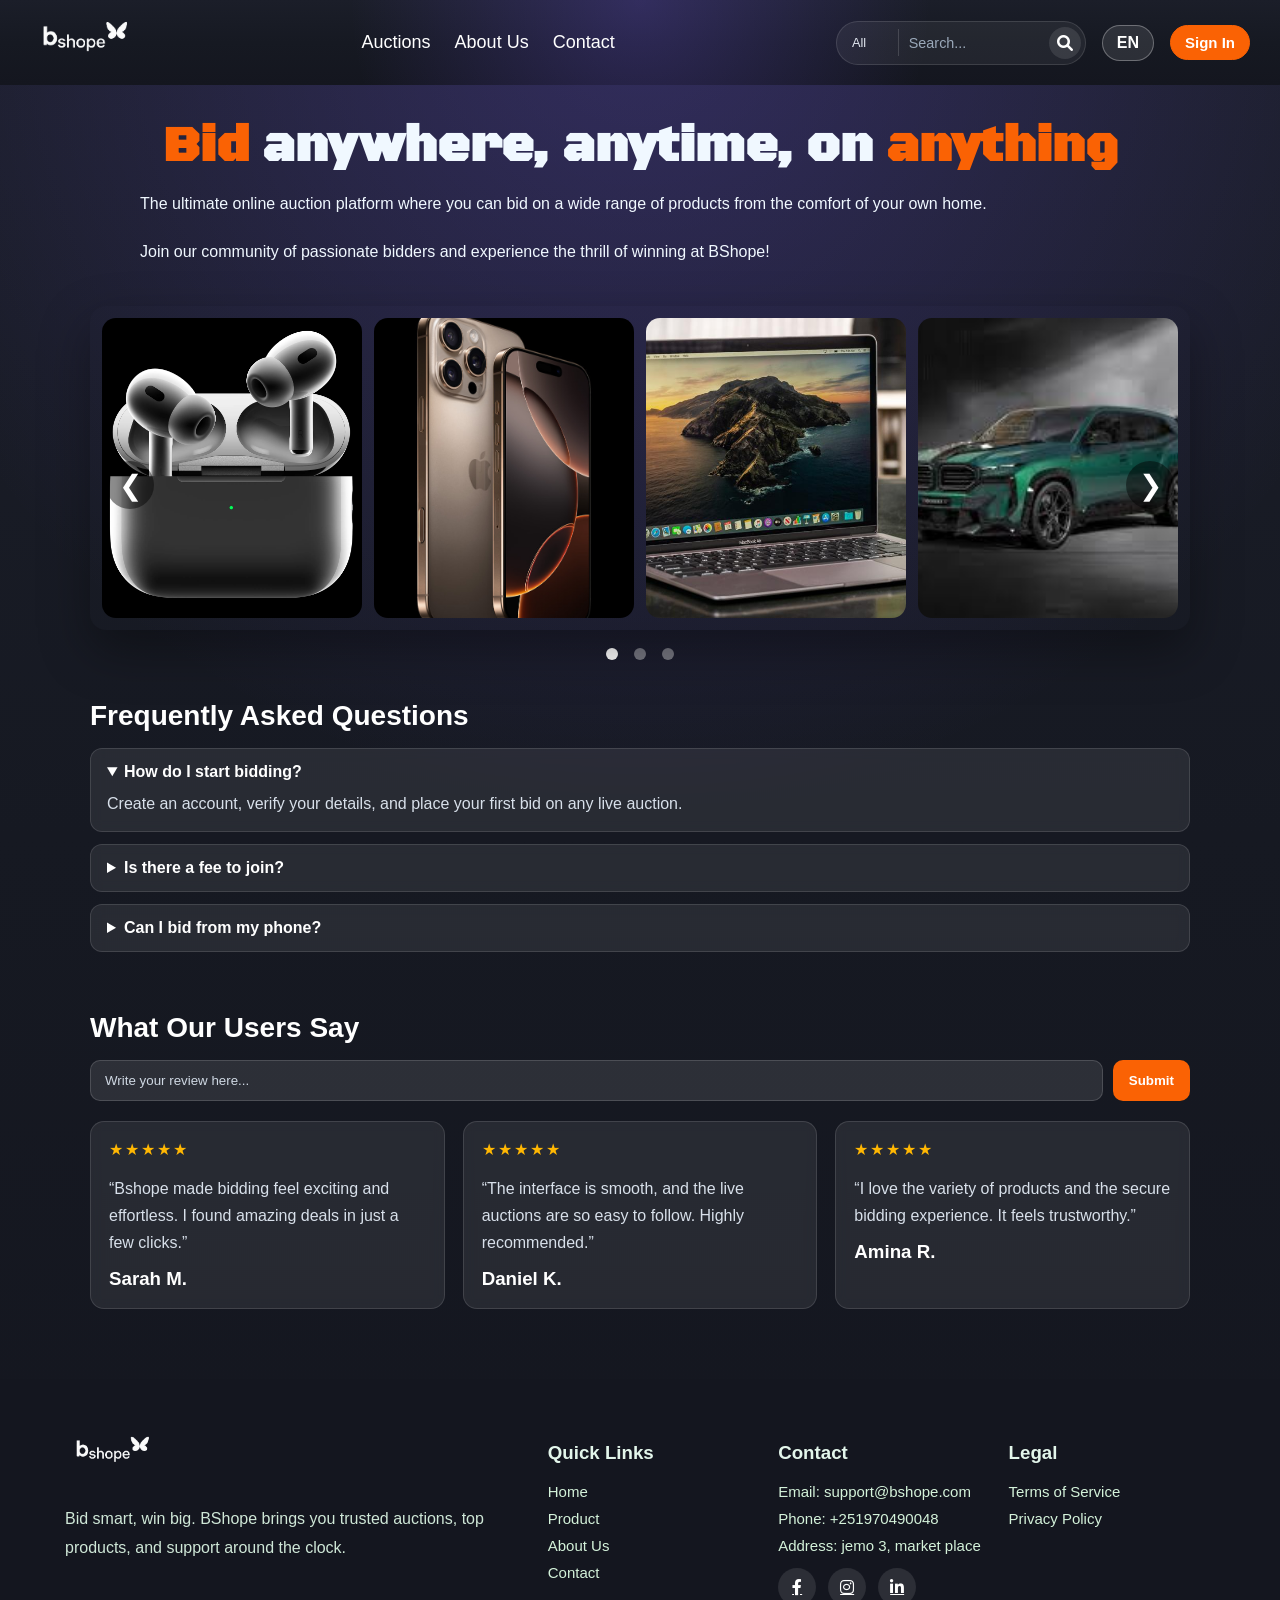
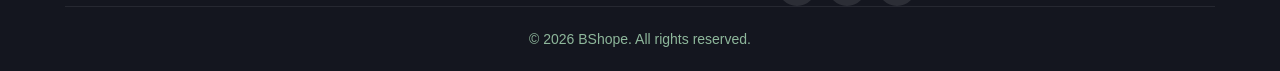
==== page/index.html @ 22a86bfa "fix: rename dashboard html to index.html and move all files to their respective folders" ====
<!DOCTYPE html>
<html lang="en">
    <head>
        <meta charset="UTF-8">
        <meta name="viewport" content="width=device-width, initial-scale=1.0">
        <title>Bshope</title>
        <link rel="stylesheet" href="../style/index.css">
        <link rel="stylesheet" href="../style/footer.css">
        <link rel="stylesheet" href="../style/navbar.css">
        <link rel="stylesheet" href="https://cdnjs.cloudflare.com/ajax/libs/font-awesome/6.0.0/css/all.min.css">
        <link rel="preconnect" href="https://fonts.googleapis.com">
        <link rel="preconnect" href="https://fonts.gstatic.com" crossorigin>
        <link href="https://fonts.googleapis.com/css2?family=Black+Ops+One&display=swap" rel="stylesheet">
    </head>
    <body>
        
       <div data-navbar></div>
    <script src="../js/navbar-loader.js"></script>

        <h1 class="quote"><span class="highlight">Bid </span>anywhere, anytime, on <span class="highlight">anything</span></h1>
        <div>
            <p class="quote-text1">The ultimate online auction platform where you can bid on a wide range of products from the comfort of your own home.</p>
            <p class="quote-text">Join our community of passionate bidders and experience the thrill of winning at BShope!</p>
        </div>
        <div class="slider-container">
            <div class="slider">
                <div class="slide active">
                    <div class="slide-item"><img src="../image/airpod.jpg" alt="Airpod auction"></div>
                    <div class="slide-item"><img src="../image/iphone.jpg" alt="iPhone auction"></div>
                    <div class="slide-item"><img src="../image/mac.jpg" alt="Mac auction"></div>
                    <div class="slide-item"><img src="../image/BMW.jpg" alt="iPhone auction"></div>
                </div>
                <div class="slide">
                    <div class="slide-item"><img src="../image/fridge.webp" alt="Shopbrand"></div>
                    <div class="slide-item"><img src="../image/makeupkit.jpg" alt="Makeup kit auction"></div>
                    <div class="slide-item"><img src="../image/ps5.jpg" alt="Airpod auction"></div>
                    <div class="slide-item"><img src="../image/porsche.jpg" alt="Mac auction"></div>
                </div>
                <div class="slide">
                    <div class="slide-item"><img src="../image/BMW.jpg" alt="Luxury car auction"></div>
                    <div class="slide-item"><img src="../image/airpod.jpg" alt="Airpod auction"></div>
                    <div class="slide-item"><img src="../image/iphone.jpg" alt="iPhone auction"></div>
                    <div class="slide-item"><img src="../image/mac.jpg" alt="Mac auction"></div>
                </div>
            </div>
            <button class="slider-button prev" aria-label="Previous slide">❮</button>
            <button class="slider-button next" aria-label="Next slide">❯</button>
            <div class="slider-dots">
                <span class="dot active" data-index="0"></span>
                <span class="dot" data-index="1"></span>
                <span class="dot" data-index="2"></span>
            </div>
        </div>

        <section class="faq-section">
            <h2>Frequently Asked Questions</h2>
            <div class="faq-list">
                <details class="faq-item" open>
                    <summary>How do I start bidding?</summary>
                    <p>Create an account, verify your details, and place your first bid on any live auction.</p>
                </details>
                <details class="faq-item">
                    <summary>Is there a fee to join?</summary>
                    <p>Joining Bshope is free, and membership perks are available for users who want extra benefits.</p>
                </details>
                <details class="faq-item">
                    <summary>Can I bid from my phone?</summary>
                    <p>Yes, the platform is mobile-friendly, so you can browse and bid anytime from your device.</p>
                </details>
            </div>
        </section>

        <section class="review-section">
            <h2>What Our Users Say</h2>
            <div class="review-form">
                <input type="text" placeholder="Write your review here..." class="review-input">
                <button type="button" class="review-submit">Submit</button>
            </div>
            <div class="review-grid">
                <article class="review-card">
                    <div class="review-stars">★★★★★</div>
                    <p>“Bshope made bidding feel exciting and effortless. I found amazing deals in just a few clicks.”</p>
                    <h3>Sarah M.</h3>
                </article>
                <article class="review-card">
                    <div class="review-stars">★★★★★</div>
                    <p>“The interface is smooth, and the live auctions are so easy to follow. Highly recommended.”</p>
                    <h3>Daniel K.</h3>
                </article>
                <article class="review-card">
                    <div class="review-stars">★★★★★</div>
                    <p>“I love the variety of products and the secure bidding experience. It feels trustworthy.”</p>
                    <h3>Amina R.</h3>
                </article>
            </div>
        </section>

        <script src="../js/index.js"></script>
        <div data-footer></div>
        <script src="../js/footer-loader.js"></script>
    </body>
</html>
---- style/index.css ----
body{
    margin: 0;
    padding: 0;
    font-family: Arial, sans-serif;
  background:
radial-gradient(circle at 50% 0%,
rgba(122,92,255,.25),
transparent 45%),
linear-gradient(
180deg,
#1B1E29 0%,
#161922 50%,
#14161F 100%
);
}

.black-ops-one-regular {
  font-family: "Black Ops One", system-ui;
  font-weight: 400;
  font-style: normal;
}


.quote {
    font-size: clamp(32px, 4vw, 50px);
    color: aliceblue;
    text-align: center;
    padding: 30px 20px 0;
    margin: 0 auto;
    font-family: 'Black Ops One', sans-serif;
    max-width: 1100px;
}
.quote-text,
.quote-text1 {
    font-size: 1rem;
    color: aliceblue;
    max-width: 1000px;
    margin: 20px auto 0;
    padding: 0 20px;
    line-height: 1.75;
}
.quote-text1 {
    margin-top: 12px;
}
.quote li {
  list-style: none;
  padding: 0;
  margin: 0;
}
.highlight {
    color: #fa6204;
}

.slider-container {
    max-width: 1100px;
    width: 100%;
    margin: 40px auto 0px;
    position: relative;
}
.slider {
    position: relative;
    overflow: hidden;
    border-radius: 16px;
    box-shadow: 0 20px 50px rgba(0,0,0,0.35);
    padding: 12px;
}
.slide {
    display: none;
    width: 100%;
    box-sizing: border-box;
}
.slide.active {
    display: grid;
    grid-template-columns: repeat(4, minmax(0, 1fr));
    gap: 12px;
}
.slide-item {
    overflow: hidden;
    border-radius: 14px;
    background: #111;
}
.slide-item img {
    width: 100%;
    height: 300px;
    display: block;
    object-fit: cover;
}
.slider-button {
    position: absolute;
    top: 50%;
    transform: translateY(-50%);
    border: none;
    background: rgba(0, 0, 0, 0.45);
    color: white;
    font-size: 28px;
    width: 48px;
    height: 48px;
    border-radius: 50%;
    cursor: pointer;
    z-index: 10;
}
.slider-button:hover {
    background: rgba(0, 0, 0, 0.65);
}
.slider-button.prev {
    left: 16px;
}
.slider-button.next {
    right: 16px;
}
.slider-dots {
    text-align: center;
    margin-top: 16px;
}
.dot {
    display: inline-block;
    width: 12px;
    height: 12px;
    margin: 0 6px;
    background: rgba(255,255,255,0.4);
    border-radius: 50%;
    cursor: pointer;
}
.dot.active {
    background: #ffffff;
}

.faq-section {
    max-width: 1100px;
    margin: 36px auto 60px;
    padding: 0 24px;
    color: #f5f7fb;
}

.faq-section h2 {
    font-size: 28px;
    margin-bottom: 16px;
    color: #ffffff;
}

.faq-list {
    display: grid;
    gap: 12px;
}

.faq-item {
    background: rgba(255,255,255,0.08);
    border: 1px solid rgba(255,255,255,0.12);
    border-radius: 12px;
    padding: 14px 16px;
    backdrop-filter: blur(6px);
}

.faq-item summary {
    cursor: pointer;
    font-weight: 600;
    color: #ffffff;
}

.faq-item p {
    margin: 10px 0 0;
    color: #d8e0ea;
    line-height: 1.6;
}

.faq-item:hover {
    border-color: #fa6204;
    box-shadow: 0 10px 24px rgba(250, 98, 4, 0.16);
}

.review-section {
    max-width: 1100px;
    margin: 0 auto 70px;
    padding: 0 24px;
    color: #f5f7fb;
}

.review-section h2 {
    font-size: 28px;
    margin-bottom: 16px;
    color: #ffffff;
}

.review-form {
    display: flex;
    gap: 10px;
    margin-bottom: 20px;
    flex-wrap: wrap;
}

.review-input {
    flex: 1 1 320px;
    padding: 12px 14px;
    border: 1px solid rgba(255,255,255,0.15);
    border-radius: 10px;
    background: rgba(255,255,255,0.1);
    color: #ffffff;
    outline: none;
    min-width: 0;
}

.review-input::placeholder {
    color: #cfd8e3;
}

.review-submit {
    padding: 12px 16px;
    border: none;
    border-radius: 10px;
    background: #fa6204;
    color: white;
    cursor: pointer;
    font-weight: 600;
    flex: 0 0 auto;
}

.review-submit:hover {
    background: #ff7a2f;
}

.review-grid {
    display: grid;
    grid-template-columns: repeat(3, minmax(0, 1fr));
    gap: 18px;
}

.review-card {
    background: rgba(255,255,255,0.08);
    border: 1px solid rgba(255,255,255,0.12);
    border-radius: 14px;
    padding: 18px;
    backdrop-filter: blur(6px);
}

.review-stars {
    color: #ffb703;
    letter-spacing: 2px;
    margin-bottom: 10px;
}

.review-card p {
    color: #d8e0ea;
    line-height: 1.7;
    margin-bottom: 12px;
}

.review-card h3 {
    margin: 0;
    color: #ffffff;
}
/* Responsive adjustments */
@media (max-width: 840px) {
    .review-grid {
        grid-template-columns: 1fr;
    }

    .review-form {
        flex-direction: column;
        align-items: center;
        justify-content: center;
    }

    .review-input {
        width: min(100%, 330px);
        flex: 0 0 auto;
    }

    .review-submit {
        width: max-content;
        margin-top: 6px;
        align-self: center;
    }
}
---- style/footer.css ----
/* Shared footer styles for all pages */
.site-footer {
    background:#14161F 100%;
    color: #e3f6eb;
    padding: 44px 24px 24px;
}
.footer-content {
    max-width: 1150px;
    margin: 0 auto;
    display: grid;
    grid-template-columns: 2fr 0.9fr 0.9fr 0.9fr;
    gap: 24px;
    align-items: start;
}
.footer-brand img {
    height: 60px;
    margin-bottom: 18px;
}
.footer-brand p {
    max-width: 460px;
    line-height: 1.8;
    color: #cfe7d7;
    margin: 0;
}
.footer-links a,
.footer-contact p {
    display: block;
    color: #d4f2da;
    text-decoration: none;
    margin-bottom: 10px;
    font-size: 15px;
}
.footer-links a:hover {
    color: #ffffff;
}
.footer-contact p {
    margin: 0 0 10px;
}
.social-links {
    display: flex;
    gap: 12px;
    margin-top: 14px;
}
.social-links a {
    display: inline-flex;
    align-items: center;
    justify-content: center;
    width: 38px;
    height: 38px;
    border-radius: 50%;
    background: rgba(255,255,255,0.1);
    color: #ffffff;
    transition: background 0.2s ease, transform 0.2s ease;
}
.social-links a:hover {
    background: #fa6204;
    transform: translateY(-2px);
}
.footer-bottom {
    max-width: 1150px;
    margin: 0 auto;
    padding-top: 24px;
    text-align: center;
    color: #8eb79b;
    font-size: 14px;
    border-top: 1px solid rgba(255,255,255,0.08);
}
@media (max-width: 840px) {
    .footer-content {
        display: grid;
        grid-template-columns: 1fr 1fr;
        padding-left:30px;
        gap:32px;
    }
    .footer-links,
    .footer-contact {
        padding-top: 5px;
    }
}
---- style/navbar.css ----
.navbar {
    position: fixed; /* Enforces viewport pinning regardless of parent container quirks */
    top: 0;
    left: 0;
    right: 0;
    width: 100%;
    box-sizing: border-box;
    z-index: 1000;
    list-style-type: none;
    margin: 0;
    padding: 0px 30px;
    display: flex;
    justify-content: space-between;
    align-items: center;
    gap: 20px;
    font-family: 'Arial', sans-serif;
    height: 85px;
    background:
        radial-gradient(circle at 50% 0%, rgba(122,92,255,.25), transparent 45%),
        linear-gradient(180deg, #1B1E29 0%, #161922 50%, #14161F 100%);  
}

/* Ensure underlying viewport content does not slide behind hidden padding offsets */
body {
    padding-top: 85px;
}

.logo {
    display: flex;
    align-items: center;
    padding: 0;
}

.bshope-img {
    height: 70px;
    width: auto;
    object-fit: contain;
}

.navlinks {
    display: flex;
    justify-content: center;
    align-items: center;
    padding: 0;
    gap: 24px;
    margin: 0;
    flex: 1;
    font-size: 18px;
}

.navlinks li {
    list-style: none;
}

.navlinks a {
    color: white;
    text-decoration: none;
    font-weight: 500;
    transition: color 0.2s ease;
}

.navlinks a:hover {
    color: #fa6204;
}

.nav-actions {
    display: flex;
    align-items: center;
    gap: 16px;
}
/* --- Search toggle with category dropdown --- */
.search-toggle {
    display: flex;
    align-items: center;
    gap: 4px;
    background: rgba(255,255,255,0.08);
    border: 1px solid rgba(255,255,255,0.15);
    border-radius: 40px;
    padding: 0.15rem 0.15rem 0.15rem 0.6rem;
    transition: background 0.2s, border-color 0.2s;
    height:38px;
}
.search-toggle:hover {
    background: rgba(255,255,255,0.14);
    border-color: rgba(255,255,255,0.25);
}

.search-toggle select {
    border: none;
    background: transparent;
    font-size: 0.8rem;
    width:50px;
    padding: 0.4rem 0.2rem;
    outline: none;
    cursor: pointer;
    font-weight: 500;
    color: #e0e6ef;
    border-right: 1px solid rgba(255,255,255,0.2);
    appearance: none;
    -webkit-appearance: none;
    background-image: url("data:image/svg+xml,%3Csvg xmlns='http://www.w3.org/2000/svg' width='10' height='6'%3E%3Cpath d='M0 0l5 6 5-6z' fill='%23e0e6ef'/%3E%3C/svg%3E");
    background-repeat: no-repeat;
    background-position: right 0.4rem center;
    background-size: 10px 6px;
}

.search-toggle select option {
    width: 100%;
    height:auto;
    background: #1B1E29;
    color: #f0f4fa;
    border: 1px solid rgba(255,255,255,0.15);
    border-radius: 40px;
    padding: 0.15rem 0.15rem 0.15rem 0.6rem;
}
.search-toggle select:focus {
    border-color: #fa6204;
}

.search-bar-inline {
    border: none;
    background: transparent;
    padding: 0.5rem 0.2rem;
    font-size: 0.9rem;
    outline: none;
    width: 140px;
    transition: width 0.3s;
    color: #f0f4fa;
}
.search-bar-inline::placeholder {
    color: #9aa8b9;
    font-weight: 300;
}

.search-icon-btn {
    display: flex;
    align-items: center;
    justify-content: center;
    width: 34px;
    height: 34px;
    border-radius: 50%;
    color: #e0e6ef;
    background: rgba(255,255,255,0.08);
    border: none;
    text-decoration: none;
    cursor: pointer;
    transition: background 0.2s;
}
.search-icon-btn:hover {
    background: rgba(255,255,255,0.18);
    color: #ffffff;
}

/* fallback for old style (if needed) */
.search-toggle .search-bar-inline {
    /* keep inline styles */
}
.signin-btn {
    text-decoration: none;
    color: white;
    font-weight: 600;
    font-size: 15px;
    padding: 8px 18px;
    border-radius: 20px;
    border: 1px solid #fa6204;
    background: #fa6204;
    transition: background-color 0.2s, border-color 0.2s;
}

.signin-btn:hover {
    background: #ff7a2f;
    border-color: #ff7a2f;
}
.language-btn,
.signin-btn {
    text-decoration: none;
    color: white;
    font-weight: 600;
    padding: 8px 14px;
    border-radius: 20px;
}

.language-btn {
    border: 1px solid rgba(255,255,255,0.3);
    background: rgba(255,255,255,0.1);
}

.signin-btn {
    border: 1px solid #fa6204;
    background: #fa6204;
}

.language-btn:hover {
    background: rgba(255,255,255,0.2);
}

.signin-btn:hover {
    background: #ff7a2f;
}

.mobile-actions,
.mobile-search-panel,
.mobile-signin {
    display: none;
}


/* ==========================================================================
   2. DESKTOP INTERACTIVE INLINE SEARCH WRAPPER
   ========================================================================== */
.search-toggle {
    display: flex;
    align-items: center;
    gap: 6px;
    background: rgba(255,255,255,0.06);
    border: 1px solid rgba(255,255,255,0.12);
    border-radius: 40px;
    padding: 2px 4px 2px 12px;
    height: 38px;
    transition: width 0.3s ease;
}

.search-bar-inline {
    border: none;
    background: transparent;
    padding: 4px;
    font-size: 0.9rem;
    outline: none;
    width: 130px;
    color: #f0f4fa;
}

.search-toggle select {
    border: none;
    background: transparent;
    font-size: 0.8rem;
    color: #e0e6ef;
    outline: none;
    cursor: pointer;
    border-right: 1px solid rgba(255,255,255,0.15);
    padding-right: 8px;
}

.search-toggle select option {
    background: #161922;
    color: white;
}

.search-icon-btn {
    display: flex;
    align-items: center;
    justify-content: center;
    width: 32px;
    height: 32px;
    border-radius: 50%;
    color: white;
    background: rgba(255,255,255,0.1);
    text-decoration: none;
}

/* ==========================================================================
   3. MOBILE & TABLET RESPONSIVE SYSTEM OVERRIDES
   ========================================================================== */
@media (max-width: 768px) {
    .navbar {
        padding: 0 20px;
        height: 70px;
    }

    body {
        padding-top: 70px;
    }

    .nav-actions {
        display: none; /* Strip standard layout components */
    }

    .mobile-actions {
        display: flex;
        align-items: center;
        gap: 12px;
    }

    /* Style rule fix: targets combined SVG menu graphic element accurately */
    .menu-toggle {
        cursor: pointer;
        border-radius: 50%;
        transition: transform 0.2s ease;
    }
    
    .menu-toggle:active {
        transform: scale(0.92);
    }

    .mobile-language-btn {
        display: flex;
        align-items: center;
        justify-content: center;
        width: 8px;
        height: 18px;
        border-radius: 50%;
        color: #ffffff;
        background: rgba(255,255,255,0.08);
        border: 1px solid rgba(255,255,255,0.15);
        text-decoration: none;
        font-size: 0.75rem;
        font-weight: bold;
    }

    /* Absolute position fall-down menu lists panel */
    .navlinks {
        display: none;
        position: absolute;
        top: 70px;
        left: 16px;
        right: 16px;
        width: calc(100% - 32px);
        flex-direction: column;
        align-items: flex-start;
        background: rgba(22, 25, 34, 0.98);
        border: 1px solid rgba(255, 255, 255, 0.1);
        padding: 24px;
        border-radius: 12px;
        gap: 18px;
        box-shadow: 0 10px 30px rgba(0,0,0,0.5);
    }

    .navlinks.active {
        display: flex;
    }

    .mobile-signin {
        display: block !important;
        width: 100%;
        margin-top: 10px;
    }

    .mobile-signin a {
        display: block;
        text-align: center;
        padding: 10px;
        background: #fa6204;
        border-radius: 30px;
        font-weight: bold;
    }

    /* Mobile Search panel drop-frame box */
    .mobile-search-panel {
        display: none;
        position: absolute;
        top: 70px;
        left: 16px;
        right: 16px;
        width: calc(100% - 32px);
        background: rgba(22, 25, 34, 0.98);
        border: 1px solid rgba(255, 255, 255, 0.1);
        padding: 16px;
        border-radius: 12px;
        box-shadow: 0 10px 30px rgba(0,0,0,0.5);
    }

    .mobile-search-panel.active {
        display: block;
    }

    .mobile-search-panel .search-toggle {
        width: 100%;
        box-sizing: border-box;
    }

    .mobile-search-panel .search-bar-inline {
        width: 100%;
    }
}

@media (max-width: 480px) {
    .bshope-img {
        height: 55px;
    }
}
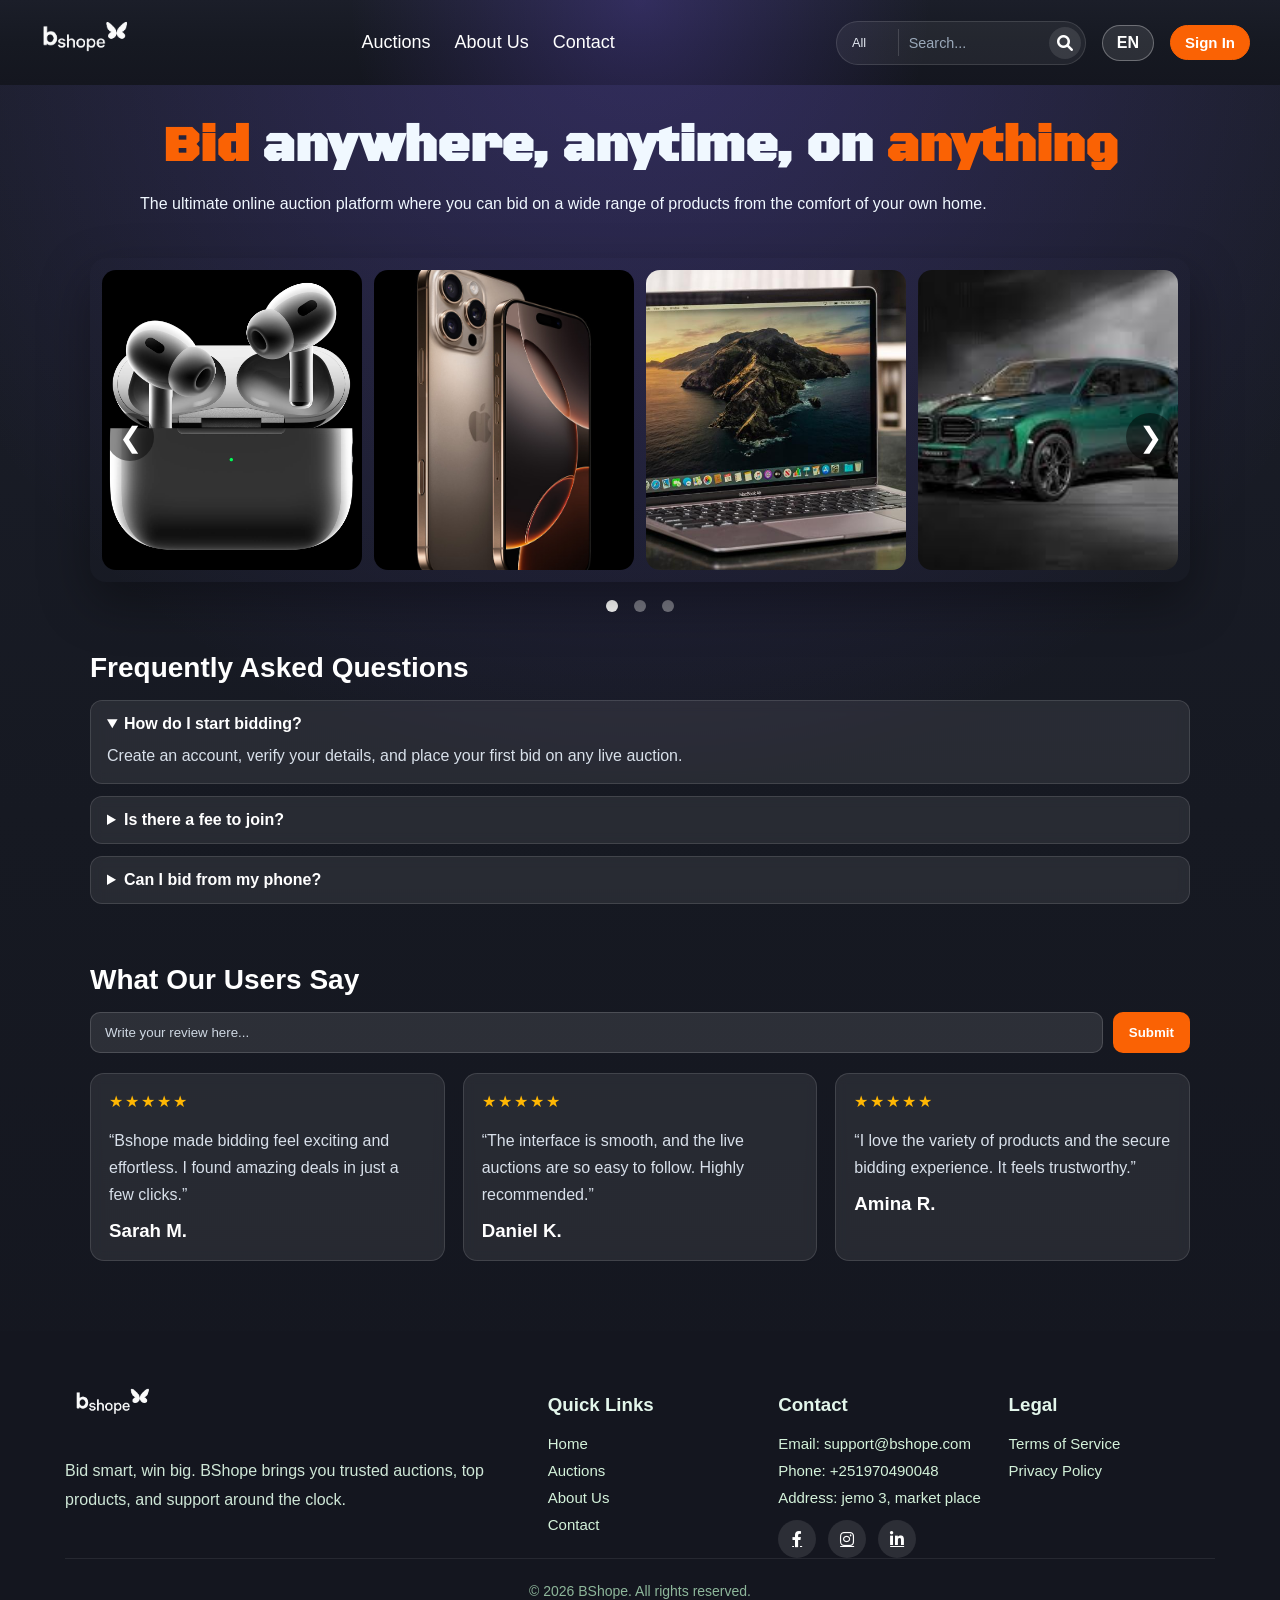
==== commit 30004ee5: "fix: removed some paragraph that i don't like" ====
--- a/page/index.html
+++ b/page/index.html
@@ -20,7 +20,6 @@
         <h1 class="quote"><span class="highlight">Bid </span>anywhere, anytime, on <span class="highlight">anything</span></h1>
         <div>
             <p class="quote-text1">The ultimate online auction platform where you can bid on a wide range of products from the comfort of your own home.</p>
-            <p class="quote-text">Join our community of passionate bidders and experience the thrill of winning at BShope!</p>
         </div>
         <div class="slider-container">
             <div class="slider">
--- a/style/navbar.css
+++ b/style/navbar.css
@@ -261,7 +261,7 @@
 /* ==========================================================================
    3. MOBILE & TABLET RESPONSIVE SYSTEM OVERRIDES
    ========================================================================== */
-@media (max-width: 768px) {
+@media (max-width: 900px) {
     .navbar {
         padding: 0 20px;
         height: 70px;
@@ -272,7 +272,7 @@
     }
 
     .nav-actions {
-        display: none; /* Strip standard layout components */
+        display: none; 
     }
 
     .mobile-actions {
@@ -312,8 +312,8 @@
         display: none;
         position: absolute;
         top: 70px;
-        left: 16px;
-        right: 16px;
+        left: 0;
+        right: 0;
         width: calc(100% - 32px);
         flex-direction: column;
         align-items: flex-start;
